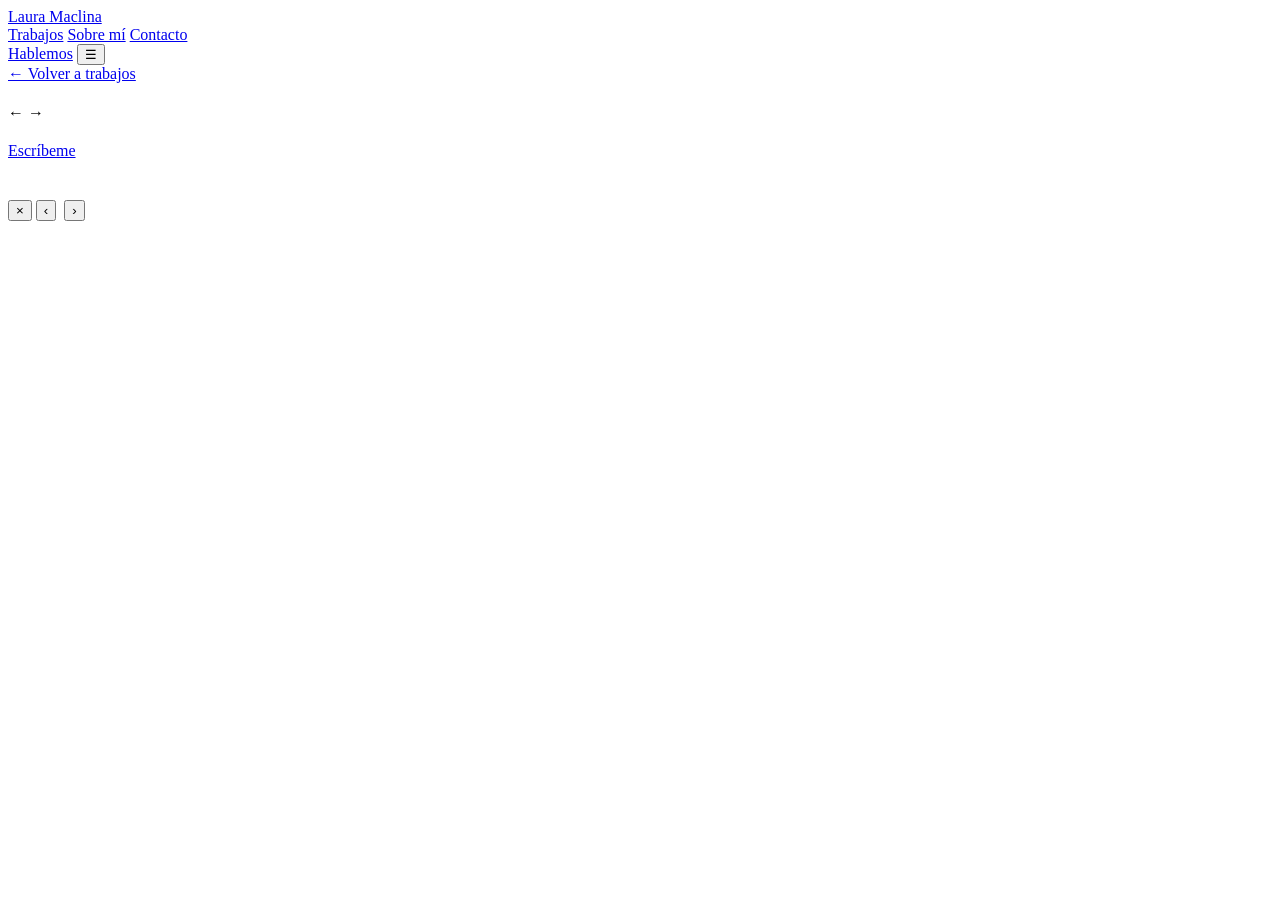
==== proyecto.html @ d0ee5abc "Portfolio web: archivos principales" ====
<!DOCTYPE html>
<html lang="es">
<head>
  <meta charset="UTF-8">
  <meta name="viewport" content="width=device-width, initial-scale=1.0">
  <title>Proyecto · Laura Maclina</title>
  <link rel="preconnect" href="https://fonts.googleapis.com">
  <link rel="preconnect" href="https://fonts.gstatic.com" crossorigin>
  <link href="https://fonts.googleapis.com/css2?family=Instrument+Sans:wght@400;500;600&family=Inter:wght@400;500;600&display=swap" rel="stylesheet">
  <link rel="stylesheet" href="css/styles.css">
</head>
<body>
  <header class="site-header">
    <div class="wrap nav">
      <a class="brand" href="index.html" data-brand>Laura Maclina</a>
      <nav class="nav-links" id="menu">
        <a href="index.html#trabajos">Trabajos</a>
        <a href="index.html#sobre">Sobre mí</a>
        <a href="index.html#contacto">Contacto</a>
      </nav>
      <a class="btn" data-email href="#">Hablemos</a>
      <button class="nav-toggle" aria-label="Menú" onclick="document.getElementById('menu').classList.toggle('show')">☰</button>
    </div>
  </header>

  <div class="wrap proj-hero">
    <a class="back" href="index.html#trabajos">← Volver a trabajos</a>
    <div class="proj-head">
      <div>
        <p class="proj-cat" data-cat></p>
        <h1 class="proj-title" data-title></h1>
        <p class="proj-sub" data-sub></p>
      </div>
      <div class="proj-desc" id="desc"></div>
    </div>
  </div>

  <div class="wrap">
    <div class="gallery" id="gallery"></div>
    <nav class="proj-nav">
      <a id="prev">← <span class="big"></span></a>
      <a id="next" style="text-align:right">→ <span class="big"></span></a>
    </nav>
  </div>

  <div class="wrap" style="padding-bottom:40px">
    <div class="cta">
      <h2 data-cta-title></h2>
      <p data-cta-sub></p>
      <a class="btn" data-email href="#">Escríbeme</a>
    </div>
  </div>

  <!-- Lightbox -->
  <div class="lb" id="lb">
    <button class="lb-close" id="lbClose" aria-label="Cerrar">×</button>
    <button class="lb-nav lb-prev" id="lbPrev" aria-label="Anterior">‹</button>
    <img id="lbImg" src="" alt="">
    <button class="lb-nav lb-next" id="lbNext" aria-label="Siguiente">›</button>
  </div>

  <script src="js/config.js"></script>
  <script src="js/projects.js"></script>
  <script src="js/detalle.js"></script>
</body>
</html>
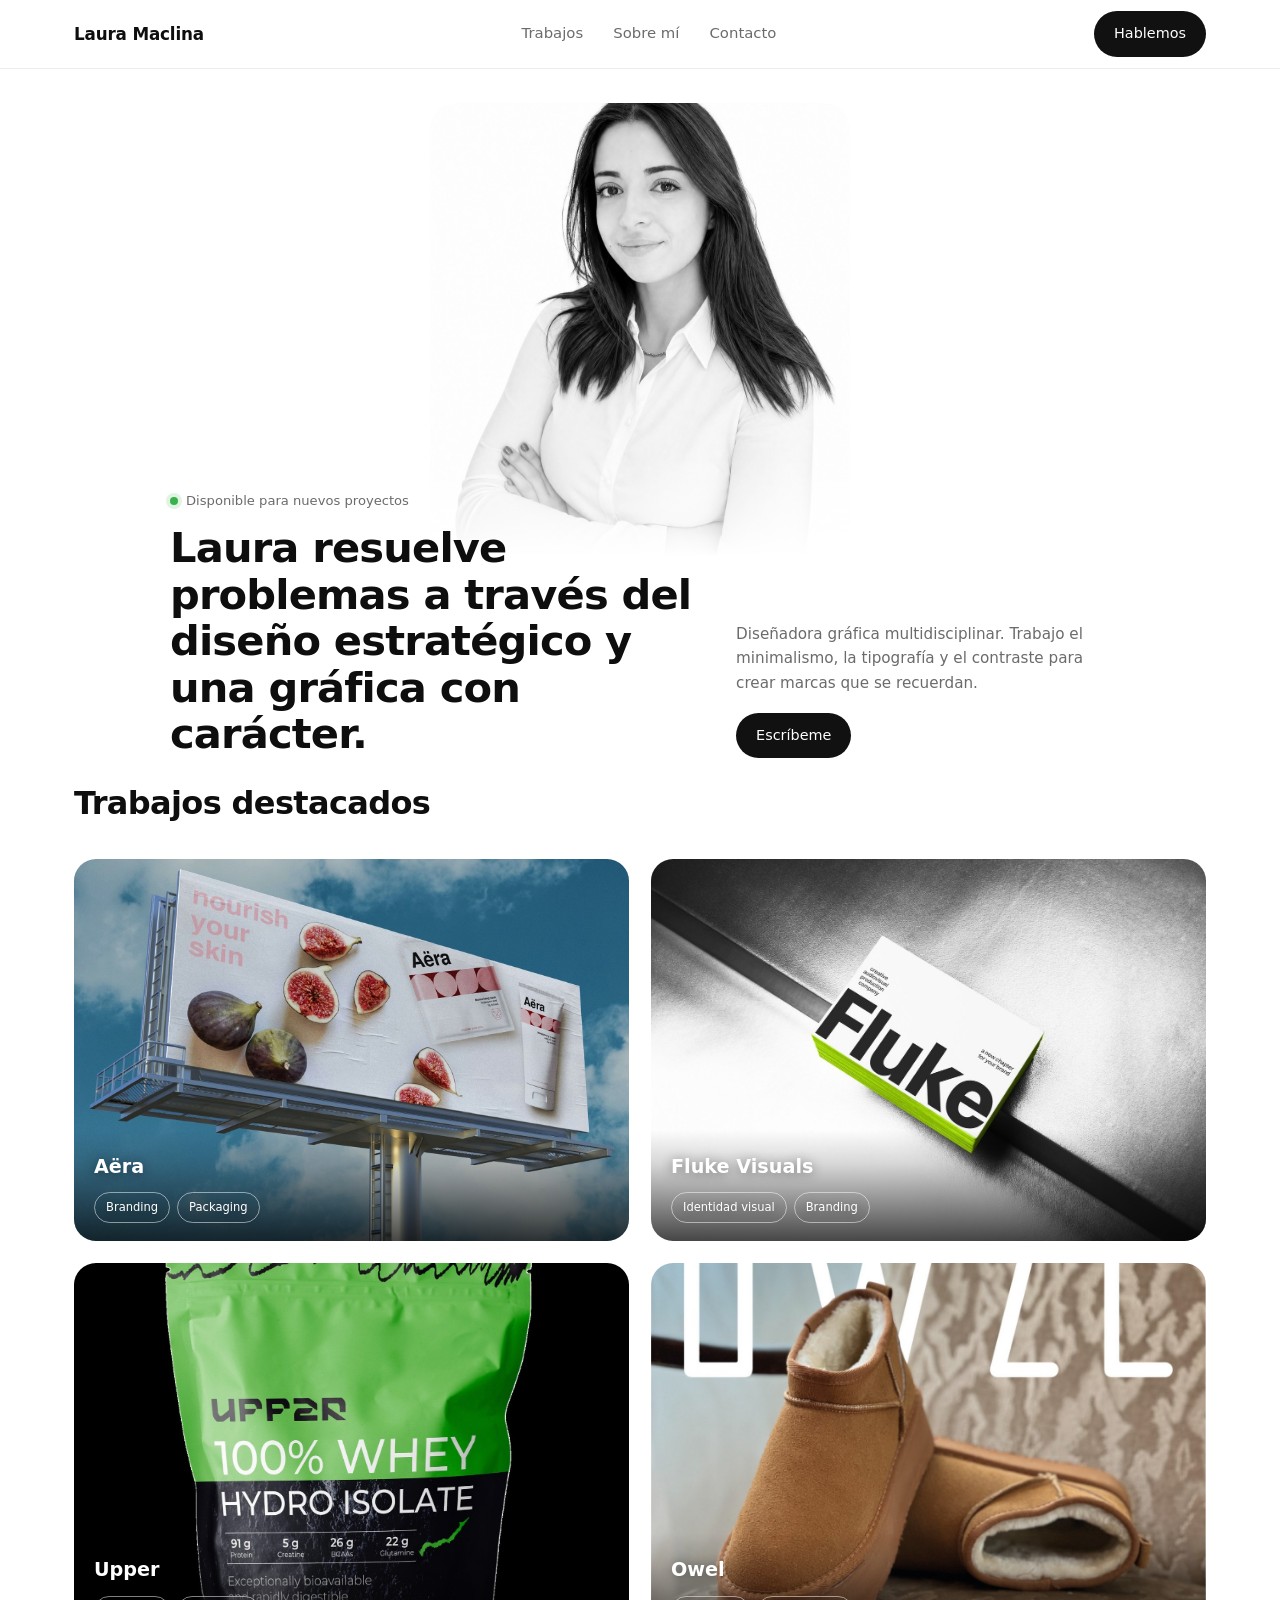
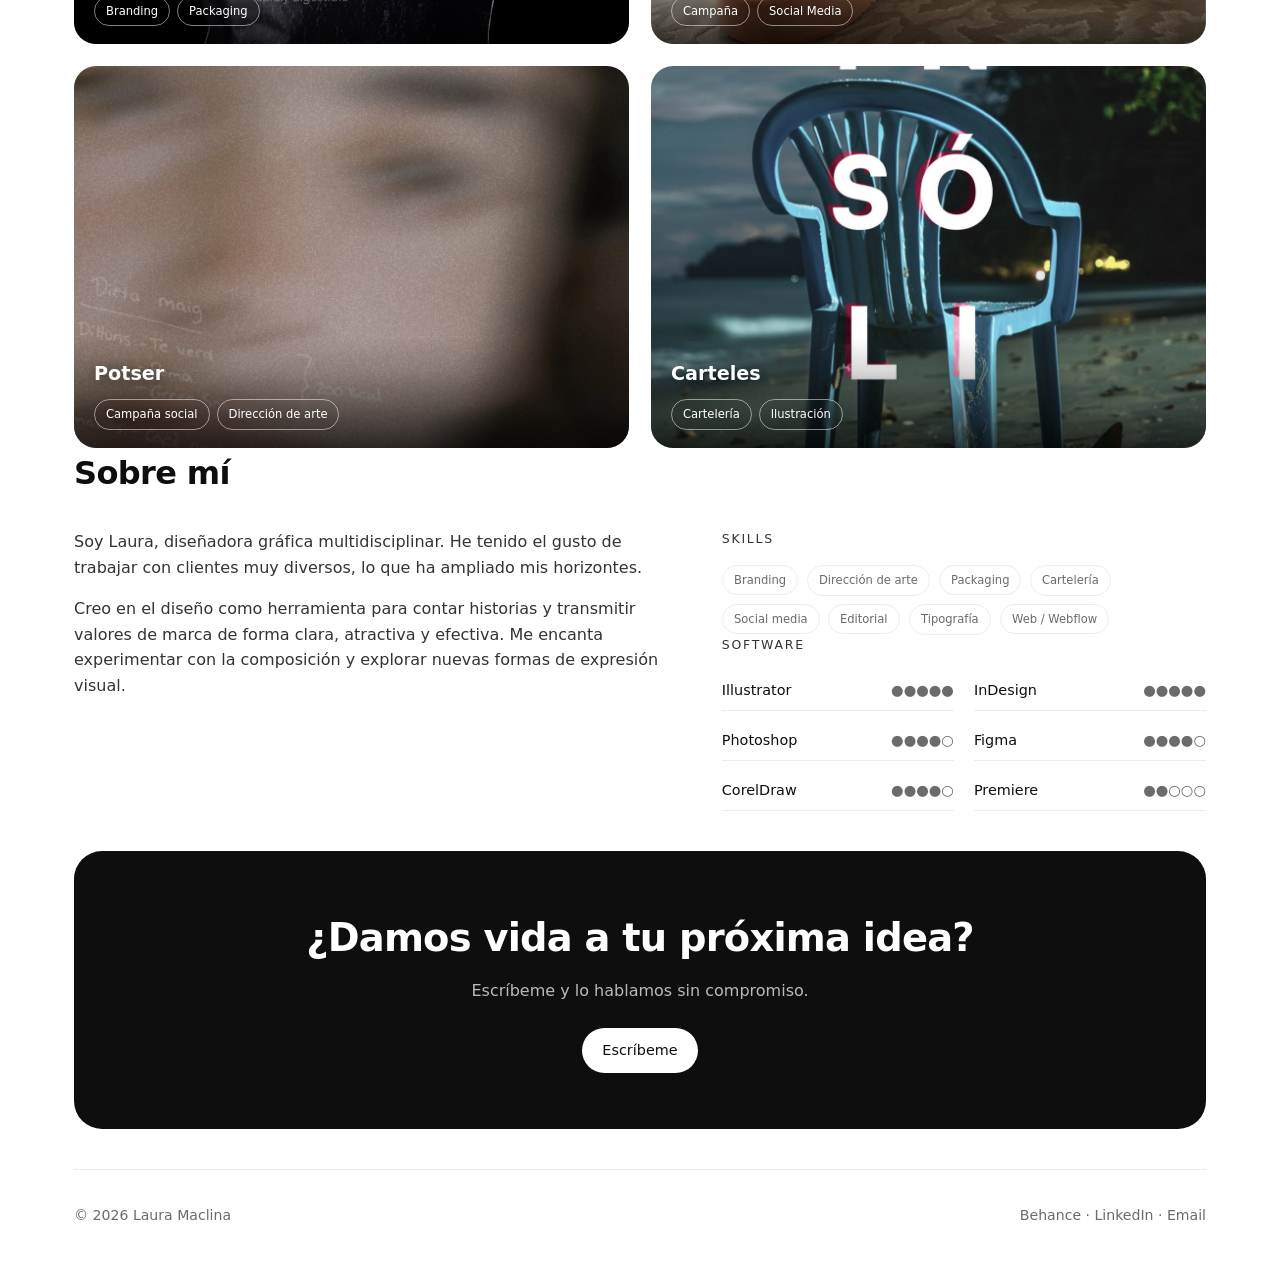
==== commit 3fd44fdc: "Arreglos de diseño: espaciados, móvil y sobre mí" ====
--- a/proyecto.html
+++ b/proyecto.html
@@ -43,7 +43,7 @@
     </nav>
   </div>
 
-  <div class="wrap" style="padding-bottom:40px">
+  <div class="wrap">
     <div class="cta">
       <h2 data-cta-title></h2>
       <p data-cta-sub></p>
--- a/css/styles.css
+++ b/css/styles.css
@@ -0,0 +1,190 @@
+/* ============================================================
+   Portfolio · Laura Maclina
+   Paleta y tokens — cámbialos aquí y afecta a todo el sitio
+   ============================================================ */
+:root{
+  --bg:#ffffff;
+  --ink:#0e0e0e;
+  --muted:#6b6b6b;
+  --line:#ececec;
+  --card:#f4f4f2;
+  --accent:#111111;
+  --pill:#f2f2f0;
+  --radius:22px;
+  --maxw:1180px;
+  --font: "Inter", system-ui, -apple-system, "Segoe UI", sans-serif;
+  --display: "Instrument Sans", "Inter", system-ui, sans-serif;
+}
+
+*{box-sizing:border-box}
+html{scroll-behavior:smooth}
+body{
+  margin:0;background:var(--bg);color:var(--ink);
+  font-family:var(--font);font-size:16px;line-height:1.6;
+  -webkit-font-smoothing:antialiased;
+}
+a{color:inherit;text-decoration:none}
+img{display:block;max-width:100%}
+.wrap{max-width:var(--maxw);margin:0 auto;padding:0 24px}
+
+/* ---------- Header ---------- */
+.site-header{
+  position:sticky;top:0;z-index:50;background:rgba(255,255,255,.82);
+  backdrop-filter:blur(10px);border-bottom:1px solid var(--line);
+}
+.nav{display:flex;align-items:center;justify-content:space-between;height:68px}
+.brand{font-family:var(--display);font-weight:600;font-size:1.05rem;letter-spacing:-.01em}
+.nav-links{display:flex;gap:30px;font-size:.93rem;color:var(--muted)}
+.nav-links a:hover{color:var(--ink)}
+.btn{
+  display:inline-flex;align-items:center;gap:8px;background:var(--accent);color:#fff;
+  padding:11px 20px;border-radius:999px;font-size:.9rem;font-weight:500;
+  transition:transform .15s ease,opacity .15s ease;
+}
+.btn:hover{transform:translateY(-1px);opacity:.9}
+.btn-ghost{background:var(--pill);color:var(--ink);border:1px solid var(--line)}
+.nav-toggle{display:none;background:none;border:0;font-size:1.4rem;cursor:pointer}
+
+/* ---------- Hero ---------- */
+.hero{padding:34px 0 20px;text-align:center;position:relative}
+.hero-photo{
+  width:min(420px,72vw);aspect-ratio:1/1.08;margin:0 auto;border-radius:26px;
+  object-fit:cover;background:var(--card);
+  -webkit-mask-image:linear-gradient(#000 78%,transparent);
+  mask-image:linear-gradient(#000 78%,transparent);
+}
+.hero-grid{
+  max-width:940px;margin:-70px auto 0;position:relative;z-index:2;
+  display:grid;grid-template-columns:1.3fr .9fr;gap:26px;align-items:end;text-align:left;
+}
+.pill{
+  display:inline-flex;align-items:center;gap:8px;font-size:.82rem;color:var(--muted);
+  margin-bottom:14px;
+}
+.pill .dot{width:8px;height:8px;border-radius:50%;background:#38b24a;box-shadow:0 0 0 4px rgba(56,178,74,.15)}
+.hero-title{
+  font-family:var(--display);font-weight:600;font-size:clamp(1.7rem,3.4vw,2.6rem);
+  line-height:1.12;letter-spacing:-.02em;margin:0;
+}
+.hero-bio{color:var(--muted);font-size:.95rem;margin:0 0 18px}
+
+/* ---------- Sections ---------- */
+section{padding:64px 0}
+.sec-head{display:flex;align-items:center;justify-content:space-between;margin-bottom:30px}
+.sec-head h2{font-family:var(--display);font-weight:600;font-size:clamp(1.5rem,3vw,2rem);letter-spacing:-.02em;margin:0}
+.link-arrow{font-size:.9rem;color:var(--muted);border:1px solid var(--line);padding:9px 16px;border-radius:999px}
+.link-arrow:hover{color:var(--ink);background:var(--pill)}
+
+/* ---------- Works grid ---------- */
+.works{display:grid;grid-template-columns:1fr 1fr;gap:22px}
+.card{
+  position:relative;border-radius:var(--radius);overflow:hidden;aspect-ratio:16/11;
+  background:var(--card);cursor:pointer;
+  transition:transform .3s cubic-bezier(.2,.7,.2,1),box-shadow .3s ease;
+}
+.card:hover{transform:translateY(-4px);box-shadow:0 22px 40px -20px rgba(0,0,0,.35)}
+.card img{width:100%;height:100%;object-fit:cover;transition:transform .5s ease}
+.card:hover img{transform:scale(1.04)}
+.card-meta{position:absolute;left:0;bottom:0;right:0;padding:22px 20px 18px;color:#fff;
+  background:linear-gradient(transparent,rgba(0,0,0,.15) 30%,rgba(0,0,0,.72));
+  text-shadow:0 1px 12px rgba(0,0,0,.45)}
+.card-meta h3{margin:0 0 10px;font-family:var(--display);font-weight:600;font-size:1.2rem}
+.chips{display:flex;gap:7px;flex-wrap:wrap}
+.chip{font-size:.72rem;padding:5px 11px;border-radius:999px;border:1px solid rgba(255,255,255,.5);
+  color:#fff;backdrop-filter:blur(3px)}
+.chip.dark{border-color:var(--line);color:var(--muted)}
+
+/* ---------- About / skills ---------- */
+.about{display:grid;grid-template-columns:1.1fr .9fr;gap:56px;align-items:start}
+.about p{color:#333;margin-top:0}
+.skills-title{font-size:.78rem;letter-spacing:.14em;text-transform:uppercase;color:var(--muted);margin:0 0 16px}
+.soft{display:grid;grid-template-columns:1fr 1fr;gap:10px 20px}
+.soft div{display:flex;justify-content:space-between;font-size:.9rem;border-bottom:1px solid var(--line);padding:8px 0}
+.soft span{color:var(--muted)}
+.taglist{display:flex;flex-wrap:wrap;gap:9px;margin-top:8px}
+.taglist .chip{color:var(--muted);border-color:var(--line)}
+
+/* ---------- Footer / CTA ---------- */
+.cta{background:var(--ink);color:#fff;border-radius:28px;padding:56px 40px;text-align:center;margin:40px 0}
+.cta h2{font-family:var(--display);font-weight:600;font-size:clamp(1.6rem,3.4vw,2.4rem);margin:0 0 10px;letter-spacing:-.02em}
+.cta p{color:#b9b9b9;margin:0 0 24px}
+.cta .btn{background:#fff;color:var(--ink)}
+.site-footer{border-top:1px solid var(--line);padding:34px 0;color:var(--muted);font-size:.88rem;
+  display:flex;justify-content:space-between;flex-wrap:wrap;gap:14px}
+.site-footer a{color:var(--muted)}.site-footer a:hover{color:var(--ink)}
+
+/* ============================================================
+   Página de proyecto
+   ============================================================ */
+.proj-hero{padding:44px 0 20px}
+.back{color:var(--muted);font-size:.9rem;display:inline-flex;gap:7px;margin-bottom:26px}
+.back:hover{color:var(--ink)}
+.proj-head{display:grid;grid-template-columns:1.4fr 1fr;gap:40px;align-items:end;
+  border-bottom:1px solid var(--line);padding-bottom:34px}
+.proj-cat{font-size:.8rem;letter-spacing:.14em;text-transform:uppercase;color:var(--muted);margin:0 0 12px}
+.proj-title{font-family:var(--display);font-weight:600;font-size:clamp(2.2rem,6vw,4rem);
+  letter-spacing:-.03em;line-height:1;margin:0}
+.proj-sub{color:var(--muted);font-size:1.05rem;margin:12px 0 0}
+.proj-desc p{color:#333;margin:0 0 14px}
+.proj-desc .taglist{margin-top:18px}
+.gallery{columns:2;column-gap:20px;margin-top:40px}
+.gallery img{width:100%;margin-bottom:20px;border-radius:16px;cursor:zoom-in;
+  background:var(--card);transition:opacity .2s ease}
+.gallery img:hover{opacity:.92}
+.proj-nav{display:flex;justify-content:space-between;border-top:1px solid var(--line);
+  margin-top:20px;padding:30px 0}
+.proj-nav a{color:var(--muted)}.proj-nav a:hover{color:var(--ink)}
+.proj-nav .big{font-family:var(--display);font-weight:600;font-size:1.2rem;color:var(--ink);display:block;margin-top:4px}
+
+/* ---------- Carrusel ---------- */
+.carrusel{margin-top:40px}
+.car-stage{position:relative;display:flex;align-items:center;justify-content:center;
+  background:var(--card);border-radius:18px;padding:20px;min-height:60vh}
+.car-track{width:100%;display:flex;align-items:center;justify-content:center}
+.car-track img{display:none;max-width:100%;max-height:76vh;object-fit:contain;
+  border-radius:8px;margin:0 auto}
+.car-track img.on{display:block;animation:fade .35s ease}
+@keyframes fade{from{opacity:0}to{opacity:1}}
+.car-arrow{position:absolute;top:50%;transform:translateY(-50%);z-index:2;
+  width:48px;height:48px;border-radius:50%;border:1px solid var(--line);
+  background:rgba(255,255,255,.9);color:var(--ink);font-size:1.6rem;line-height:1;
+  cursor:pointer;display:flex;align-items:center;justify-content:center;
+  transition:transform .15s ease,background .15s ease}
+.car-arrow:hover{transform:translateY(-50%) scale(1.08);background:#fff}
+.car-prev{left:14px}.car-next{right:14px}
+.car-dots{display:flex;gap:9px;justify-content:center;margin-top:20px}
+.car-dots button{width:9px;height:9px;border-radius:50%;border:0;padding:0;cursor:pointer;
+  background:var(--line);transition:background .2s ease,transform .2s ease}
+.car-dots button.on{background:var(--ink);transform:scale(1.25)}
+.car-extra{margin-top:40px}
+@media(max-width:820px){
+  .car-stage{min-height:52vh;padding:12px}
+  .car-arrow{width:40px;height:40px;font-size:1.3rem}
+  .car-track img{max-height:64vh}
+}
+
+/* ---------- Lightbox ---------- */
+.lb{position:fixed;inset:0;background:rgba(10,10,10,.94);display:none;z-index:100;
+  align-items:center;justify-content:center;padding:30px}
+.lb.open{display:flex}
+.lb img{max-width:92vw;max-height:90vh;border-radius:8px;object-fit:contain}
+.lb-close{position:absolute;top:22px;right:26px;color:#fff;font-size:2rem;cursor:pointer;
+  background:none;border:0;line-height:1}
+.lb-nav{position:absolute;top:50%;transform:translateY(-50%);color:#fff;font-size:2.4rem;
+  cursor:pointer;background:none;border:0;padding:20px;opacity:.7}
+.lb-nav:hover{opacity:1}
+.lb-prev{left:8px}.lb-next{right:8px}
+
+/* ---------- Responsive ---------- */
+@media(max-width:820px){
+  .nav-links{display:none}
+  .nav-links.show{display:flex;position:absolute;top:68px;left:0;right:0;background:#fff;
+    flex-direction:column;padding:18px 24px;border-bottom:1px solid var(--line);gap:16px}
+  .nav-toggle{display:block}
+  .hero-grid{grid-template-columns:1fr;gap:8px;margin-top:-40px;text-align:center}
+  .hero-grid .pill{justify-content:center}
+  .works{grid-template-columns:1fr}
+  .about,.proj-head{grid-template-columns:1fr;gap:26px}
+  .gallery{columns:1}
+  .soft{grid-template-columns:1fr}
+}
